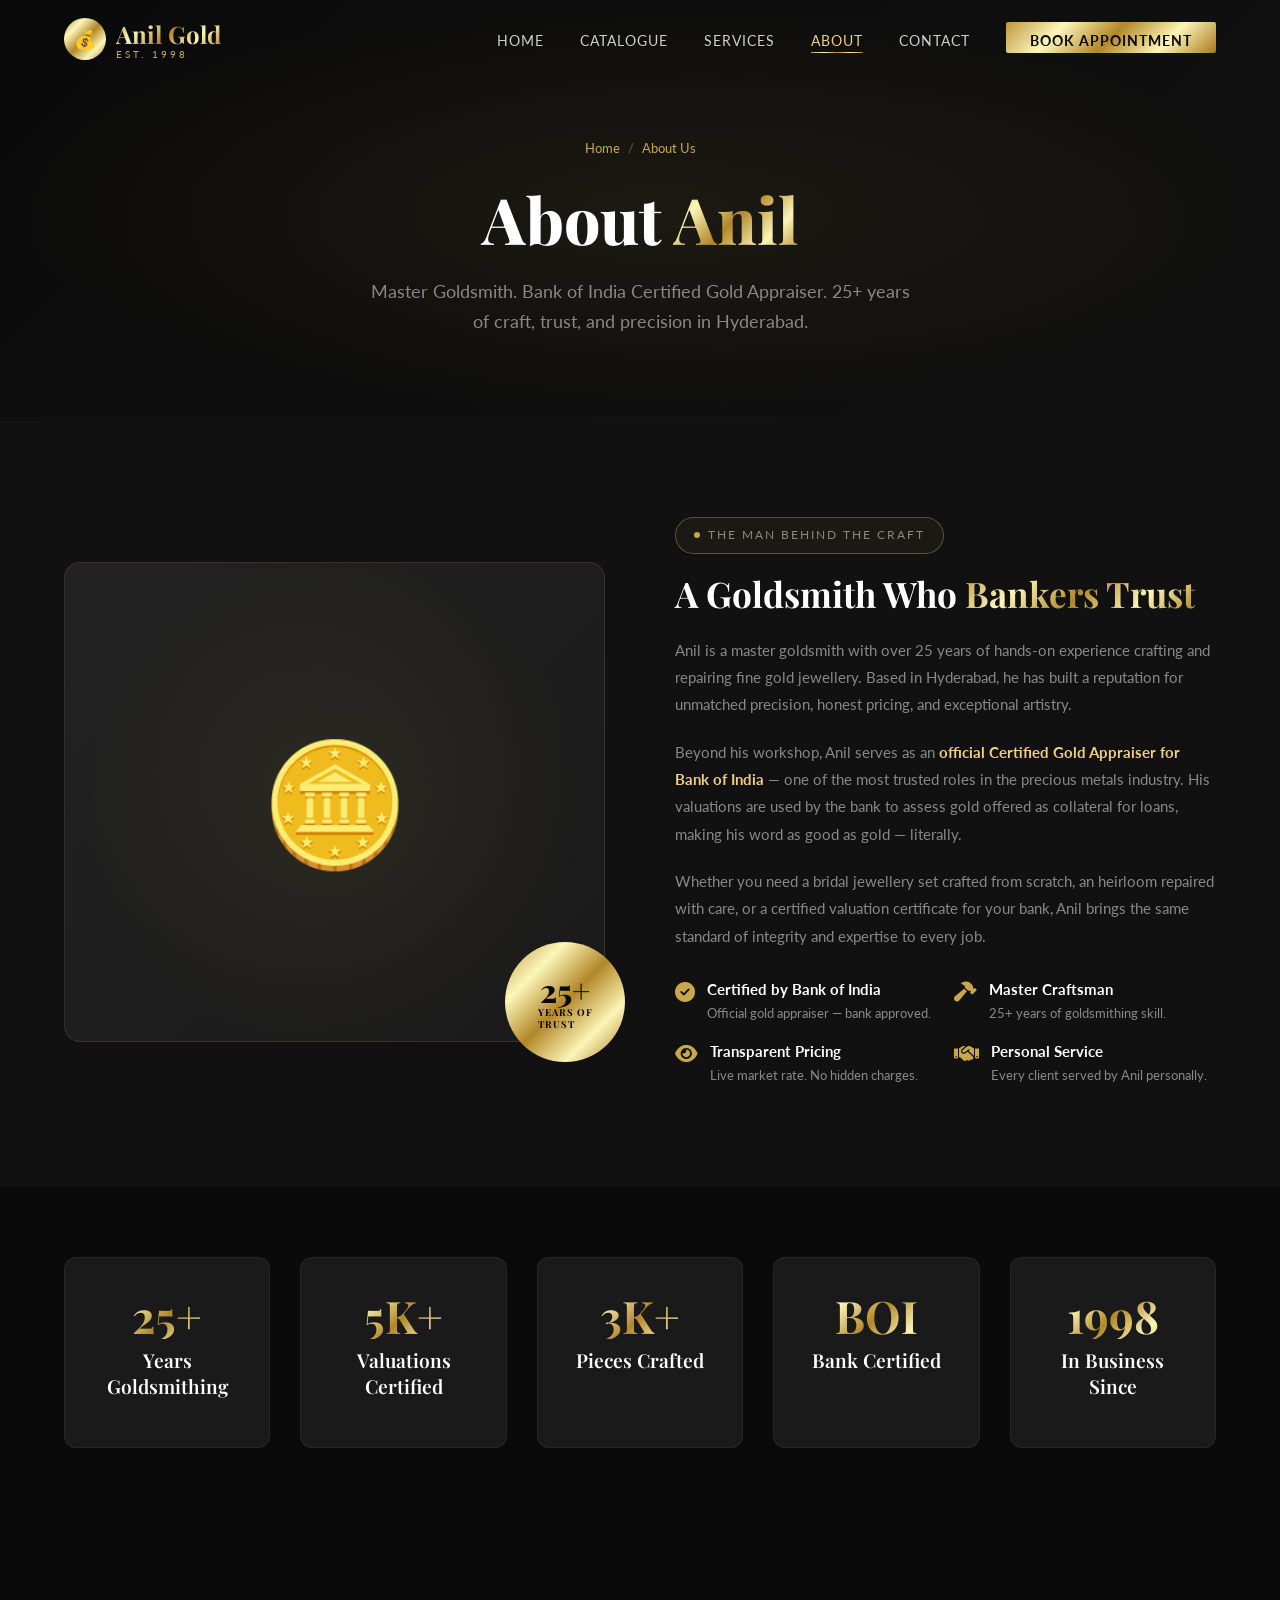
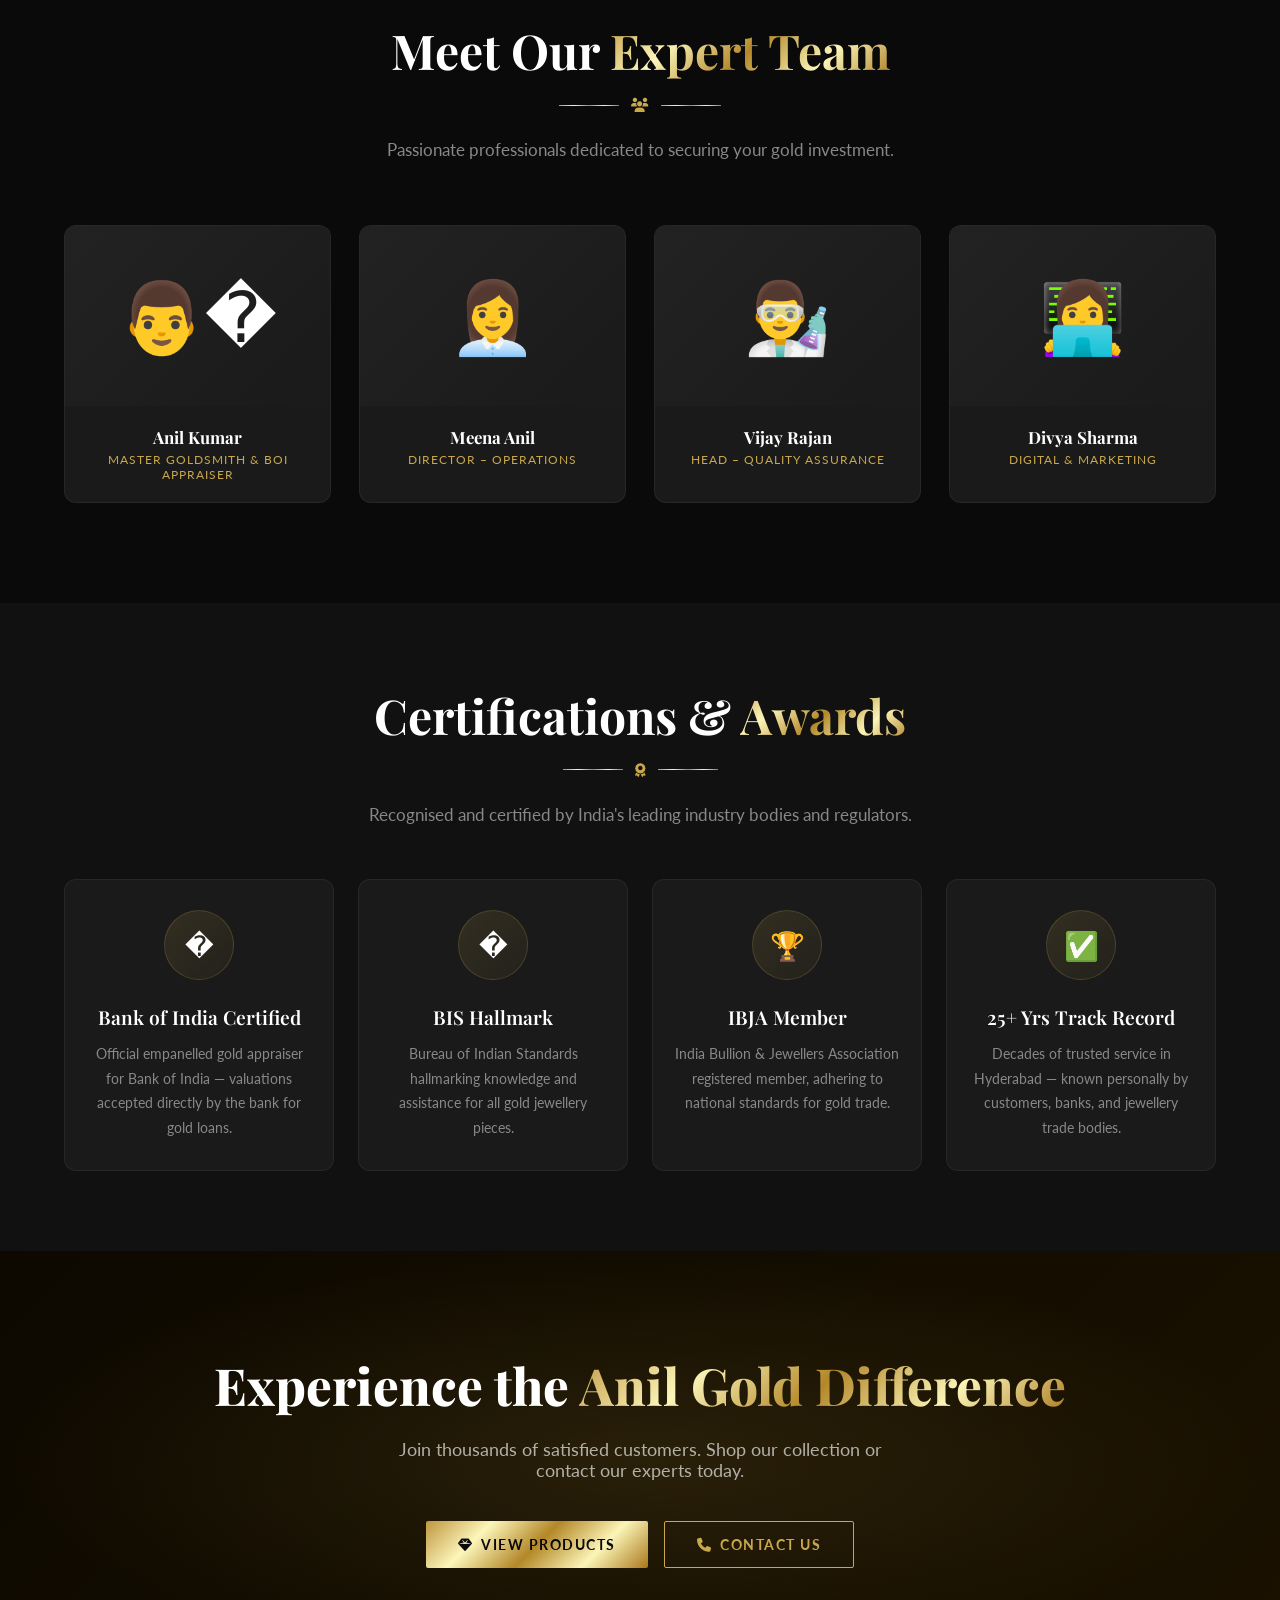
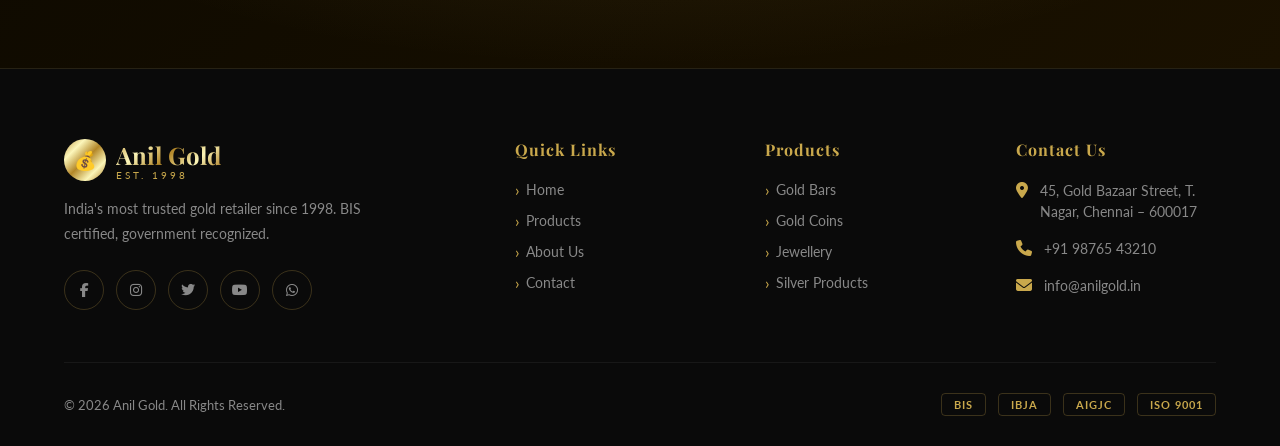
==== about.html @ dc39361f "Initial commit — Anil Gold website" ====
<!DOCTYPE html>
<html lang="en">
<head>
  <meta charset="UTF-8" />
  <meta name="viewport" content="width=device-width, initial-scale=1.0" />
  <title>About Anil — Master Goldsmith & BOI Certified Appraiser</title>
  <meta name="description" content="Meet Anil — a master goldsmith with 25+ years of experience and a certified gold appraiser for Bank of India, Hyderabad." />
  <link rel="stylesheet" href="css/style.css" />
  <link rel="stylesheet" href="https://cdnjs.cloudflare.com/ajax/libs/font-awesome/6.5.0/css/all.min.css" />
</head>
<body>

  <!-- ===== NAVBAR ===== -->
  <nav class="navbar scrolled" id="navbar">
    <div class="container">
      <div class="nav-inner">
        <a href="index.html" class="nav-logo">
          <div class="logo-icon">💰</div>
          <div>
            <span class="logo-text gold-text">Anil Gold</span>
            <span class="logo-sub">Est. 1998</span>
          </div>
        </a>
        <ul class="nav-links" id="navLinks">
          <li><a href="index.html">Home</a></li>
          <li><a href="catalog.html">Catalogue</a></li>
          <li><a href="products.html">Services</a></li>
          <li><a href="about.html" class="active">About</a></li>
          <li><a href="contact.html">Contact</a></li>
          <li><a href="contact.html" class="nav-cta">Book Appointment</a></li>
        </ul>
        <div class="hamburger" id="hamburger" onclick="toggleMenu()">
          <span></span><span></span><span></span>
        </div>
      </div>
    </div>
  </nav>

  <!-- ===== PAGE HERO ===== -->
  <section class="page-hero">
    <div class="container">
      <div class="page-hero-content">
        <div class="breadcrumb">
          <a href="index.html">Home</a>
          <span>/</span>
          <span style="color:var(--gold)">About Us</span>
        </div>
        <h1>About <span class="gold-text">Anil</span></h1>
        <p>Master Goldsmith. Bank of India Certified Gold Appraiser. 25+ years of craft, trust, and precision in Hyderabad.</p>
      </div>
    </div>
  </section>

  <!-- ===== ABOUT STORY ===== -->
  <section class="about-story">
    <div class="container">
      <div class="about-grid">
        <div class="about-visual fade-in">
          <div class="about-image-box">🪙</div>
          <div class="about-badge">
            <span class="years">25+</span>
            <span class="label">Years of<br>Trust</span>
          </div>
        </div>
        <div class="about-content fade-in">
          <p class="hero-badge" style="display:inline-flex; margin-bottom:16px; font-size:0.72rem;">The Man Behind the Craft</p>
          <h2>A Goldsmith Who <span class="gold-text">Bankers Trust</span></h2>
          <p>Anil is a master goldsmith with over 25 years of hands-on experience crafting and repairing fine gold jewellery. Based in Hyderabad, he has built a reputation for unmatched precision, honest pricing, and exceptional artistry.</p>
          <p>Beyond his workshop, Anil serves as an <strong style="color:var(--gold-light)">official Certified Gold Appraiser for Bank of India</strong> — one of the most trusted roles in the precious metals industry. His valuations are used by the bank to assess gold offered as collateral for loans, making his word as good as gold — literally.</p>
          <p>Whether you need a bridal jewellery set crafted from scratch, an heirloom repaired with care, or a certified valuation certificate for your bank, Anil brings the same standard of integrity and expertise to every job.</p>
          <div class="about-values">
            <div class="value-item">
              <i class="fas fa-check-circle value-icon"></i>
              <div class="value-text">
                <h4>Certified by Bank of India</h4>
                <p>Official gold appraiser — bank approved.</p>
              </div>
            </div>
            <div class="value-item">
              <i class="fas fa-hammer value-icon"></i>
              <div class="value-text">
                <h4>Master Craftsman</h4>
                <p>25+ years of goldsmithing skill.</p>
              </div>
            </div>
            <div class="value-item">
              <i class="fas fa-eye value-icon"></i>
              <div class="value-text">
                <h4>Transparent Pricing</h4>
                <p>Live market rate. No hidden charges.</p>
              </div>
            </div>
            <div class="value-item">
              <i class="fas fa-handshake value-icon"></i>
              <div class="value-text">
                <h4>Personal Service</h4>
                <p>Every client served by Anil personally.</p>
              </div>
            </div>
          </div>
        </div>
      </div>
    </div>
  </section>

  <!-- ===== STATS ===== -->
  <section style="padding: 70px 0; background: var(--black);">
    <div class="container">
      <div style="display:grid; grid-template-columns: repeat(auto-fit, minmax(180px, 1fr)); gap:30px; text-align:center;">
        <div class="feature-card fade-in">
          <div class="stat-number" style="font-size:2.8rem; margin-bottom:8px;">25+</div>
          <div class="feature-title">Years Goldsmithing</div>
        </div>
        <div class="feature-card fade-in">
          <div class="stat-number" style="font-size:2.8rem; margin-bottom:8px;">5K+</div>
          <div class="feature-title">Valuations Certified</div>
        </div>
        <div class="feature-card fade-in">
          <div class="stat-number" style="font-size:2.8rem; margin-bottom:8px;">3K+</div>
          <div class="feature-title">Pieces Crafted</div>
        </div>
        <div class="feature-card fade-in">
          <div class="stat-number" style="font-size:2.8rem; margin-bottom:8px;">BOI</div>
          <div class="feature-title">Bank Certified</div>
        </div>
        <div class="feature-card fade-in">
          <div class="stat-number" style="font-size:2.8rem; margin-bottom:8px;">1998</div>
          <div class="feature-title">In Business Since</div>
        </div>
      </div>
    </div>
  </section>

  <!-- ===== TEAM ===== -->
  <section class="team-section">
    <div class="container">
      <div class="section-header fade-in">
        <h2 class="section-title">Meet Our <span class="gold-text">Expert Team</span></h2>
        <div class="divider"><span></span><i class="fas fa-users"></i><span></span></div>
        <p class="section-subtitle">Passionate professionals dedicated to securing your gold investment.</p>
      </div>
      <div class="team-grid">
        <div class="team-card fade-in">
          <div class="team-photo">👨‍�</div>
          <div class="team-info">
            <div class="team-name">Anil Kumar</div>
            <div class="team-role">Master Goldsmith & BOI Appraiser</div>
          </div>
        </div>
        <div class="team-card fade-in">
          <div class="team-photo">👩‍💼</div>
          <div class="team-info">
            <div class="team-name">Meena Anil</div>
            <div class="team-role">Director – Operations</div>
          </div>
        </div>
        <div class="team-card fade-in">
          <div class="team-photo">👨‍🔬</div>
          <div class="team-info">
            <div class="team-name">Vijay Rajan</div>
            <div class="team-role">Head – Quality Assurance</div>
          </div>
        </div>
        <div class="team-card fade-in">
          <div class="team-photo">👩‍💻</div>
          <div class="team-info">
            <div class="team-name">Divya Sharma</div>
            <div class="team-role">Digital & Marketing</div>
          </div>
        </div>
      </div>
    </div>
  </section>

  <!-- ===== CERTIFICATIONS ===== -->
  <section style="padding:80px 0; background:var(--dark);">
    <div class="container">
      <div class="section-header fade-in">
        <h2 class="section-title">Certifications & <span class="gold-text">Awards</span></h2>
        <div class="divider"><span></span><i class="fas fa-award"></i><span></span></div>
        <p class="section-subtitle">Recognised and certified by India's leading industry bodies and regulators.</p>
      </div>
      <div style="display:grid; grid-template-columns: repeat(auto-fit, minmax(200px, 1fr)); gap:24px; margin-top:50px;">
        <div class="feature-card fade-in" style="padding:30px 20px;">
          <div class="feature-icon">�</div>
          <h3 class="feature-title">Bank of India Certified</h3>
          <p class="feature-desc">Official empanelled gold appraiser for Bank of India — valuations accepted directly by the bank for gold loans.</p>
        </div>
        <div class="feature-card fade-in" style="padding:30px 20px;">
          <div class="feature-icon">�</div>
          <h3 class="feature-title">BIS Hallmark</h3>
          <p class="feature-desc">Bureau of Indian Standards hallmarking knowledge and assistance for all gold jewellery pieces.</p>
        </div>
        <div class="feature-card fade-in" style="padding:30px 20px;">
          <div class="feature-icon">🏆</div>
          <h3 class="feature-title">IBJA Member</h3>
          <p class="feature-desc">India Bullion & Jewellers Association registered member, adhering to national standards for gold trade.</p>
        </div>
        <div class="feature-card fade-in" style="padding:30px 20px;">
          <div class="feature-icon">✅</div>
          <h3 class="feature-title">25+ Yrs Track Record</h3>
          <p class="feature-desc">Decades of trusted service in Hyderabad — known personally by customers, banks, and jewellery trade bodies.</p>
        </div>
      </div>
    </div>
  </section>

  <!-- ===== CTA ===== -->
  <section class="cta-section">
    <div class="container">
      <div class="cta-content fade-in">
        <h2>Experience the <span class="gold-text">Anil Gold Difference</span></h2>
        <p>Join thousands of satisfied customers. Shop our collection or contact our experts today.</p>
        <div class="cta-buttons">
          <a href="products.html" class="btn btn-gold">
            <i class="fas fa-gem"></i> View Products
          </a>
          <a href="contact.html" class="btn btn-outline">
            <i class="fas fa-phone"></i> Contact Us
          </a>
        </div>
      </div>
    </div>
  </section>

  <!-- ===== FOOTER ===== -->
  <footer class="footer">
    <div class="container">
      <div class="footer-grid">
        <div class="footer-brand">
          <a href="index.html" class="nav-logo">
            <div class="logo-icon">💰</div>
            <div>
              <span class="logo-text gold-text">Anil Gold</span>
              <span class="logo-sub">Est. 1998</span>
            </div>
          </a>
          <p>India's most trusted gold retailer since 1998. BIS certified, government recognized.</p>
          <div class="footer-socials">
            <a href="#" class="social-btn"><i class="fab fa-facebook-f"></i></a>
            <a href="#" class="social-btn"><i class="fab fa-instagram"></i></a>
            <a href="#" class="social-btn"><i class="fab fa-twitter"></i></a>
            <a href="#" class="social-btn"><i class="fab fa-youtube"></i></a>
            <a href="#" class="social-btn"><i class="fab fa-whatsapp"></i></a>
          </div>
        </div>
        <div>
          <h4 class="footer-title">Quick Links</h4>
          <ul class="footer-links">
            <li><a href="index.html">Home</a></li>
            <li><a href="products.html">Products</a></li>
            <li><a href="about.html">About Us</a></li>
            <li><a href="contact.html">Contact</a></li>
          </ul>
        </div>
        <div>
          <h4 class="footer-title">Products</h4>
          <ul class="footer-links">
            <li><a href="products.html">Gold Bars</a></li>
            <li><a href="products.html">Gold Coins</a></li>
            <li><a href="products.html">Jewellery</a></li>
            <li><a href="products.html">Silver Products</a></li>
          </ul>
        </div>
        <div>
          <h4 class="footer-title">Contact Us</h4>
          <div class="footer-contact-item">
            <i class="fas fa-map-marker-alt contact-icon"></i>
            <p>45, Gold Bazaar Street, T. Nagar, Chennai – 600017</p>
          </div>
          <div class="footer-contact-item">
            <i class="fas fa-phone contact-icon"></i>
            <p>+91 98765 43210</p>
          </div>
          <div class="footer-contact-item">
            <i class="fas fa-envelope contact-icon"></i>
            <p>info@anilgold.in</p>
          </div>
        </div>
      </div>
      <div class="footer-bottom">
        <p>© 2026 Anil Gold. All Rights Reserved.</p>
        <div class="footer-certifications">
          <span class="cert-badge">BIS</span>
          <span class="cert-badge">IBJA</span>
          <span class="cert-badge">AIGJC</span>
          <span class="cert-badge">ISO 9001</span>
        </div>
      </div>
    </div>
  </footer>

  <button class="scroll-top" id="scrollTop" onclick="scrollToTop()">
    <i class="fas fa-chevron-up"></i>
  </button>
  <div class="toast" id="toast"></div>

  <script src="js/main.js"></script>
</body>
</html>
---- css/style.css ----
/* =============================================
   ANIL GOLD - Main Stylesheet
   Gold Luxury Theme
   ============================================= */

/* --- Google Fonts Import --- */
@import url('https://fonts.googleapis.com/css2?family=Playfair+Display:wght@400;500;600;700;800&family=Lato:wght@300;400;700&display=swap');

/* --- CSS Variables --- */
:root {
  --gold: #C9A84C;
  --gold-light: #F0D080;
  --gold-dark: #8B6914;
  --gold-gradient: linear-gradient(135deg, #BF953F, #FCF6BA, #B38728, #FBF5B7, #AA771C);
  --black: #0A0A0A;
  --dark: #111111;
  --dark-2: #1a1a1a;
  --dark-3: #222222;
  --white: #FFFFFF;
  --off-white: #F9F5EC;
  --gray: #888888;
  --light-gray: #f5f5f5;
  --font-heading: 'Playfair Display', serif;
  --font-body: 'Lato', sans-serif;
  --transition: all 0.3s ease;
  --shadow: 0 10px 40px rgba(0, 0, 0, 0.3);
  --shadow-gold: 0 5px 20px rgba(201, 168, 76, 0.3);
}

/* --- Reset & Base --- */
*, *::before, *::after { margin: 0; padding: 0; box-sizing: border-box; }

html { scroll-behavior: smooth; }

body {
  font-family: var(--font-body);
  background-color: var(--dark);
  color: var(--white);
  overflow-x: hidden;
}

a { text-decoration: none; color: inherit; }
ul { list-style: none; }
img { max-width: 100%; display: block; }
button { cursor: pointer; border: none; outline: none; background: none; font-family: var(--font-body); }

.container {
  max-width: 1200px;
  margin: 0 auto;
  padding: 0 24px;
}

/* --- Gold Text --- */
.gold-text {
  background: var(--gold-gradient);
  -webkit-background-clip: text;
  -webkit-text-fill-color: transparent;
  background-clip: text;
}

/* --- Section Titles --- */
.section-title {
  font-family: var(--font-heading);
  font-size: clamp(2rem, 4vw, 3rem);
  font-weight: 700;
  margin-bottom: 16px;
}

.section-subtitle {
  color: var(--gray);
  font-size: 1.05rem;
  max-width: 580px;
  margin: 0 auto 50px;
  line-height: 1.7;
}

.section-header {
  text-align: center;
  margin-bottom: 20px;
}

.divider {
  display: flex;
  align-items: center;
  justify-content: center;
  gap: 12px;
  margin: 12px auto 24px;
  width: fit-content;
}

.divider span {
  width: 60px;
  height: 1px;
  background: var(--gold-gradient);
}

.divider i {
  color: var(--gold);
  font-size: 14px;
}

/* =============================================
   NAVBAR
   ============================================= */
.navbar {
  position: fixed;
  top: 0;
  left: 0;
  right: 0;
  z-index: 1000;
  padding: 18px 0;
  transition: var(--transition);
}

.navbar.scrolled {
  background: rgba(10, 10, 10, 0.95);
  backdrop-filter: blur(12px);
  padding: 12px 0;
  box-shadow: 0 2px 20px rgba(0,0,0,0.5);
  border-bottom: 1px solid rgba(201, 168, 76, 0.15);
}

.nav-inner {
  display: flex;
  align-items: center;
  justify-content: space-between;
}

.nav-logo {
  display: flex;
  align-items: center;
  gap: 10px;
}

.logo-icon {
  width: 42px;
  height: 42px;
  background: var(--gold-gradient);
  border-radius: 50%;
  display: flex;
  align-items: center;
  justify-content: center;
  font-size: 18px;
}

.logo-text {
  font-family: var(--font-heading);
  font-size: 1.5rem;
  font-weight: 700;
}

.logo-sub {
  font-size: 0.65rem;
  letter-spacing: 3px;
  color: var(--gold);
  text-transform: uppercase;
  display: block;
  margin-top: -2px;
}

.nav-links {
  display: flex;
  align-items: center;
  gap: 36px;
}

.nav-links a {
  font-size: 0.875rem;
  letter-spacing: 1px;
  text-transform: uppercase;
  color: rgba(255,255,255,0.8);
  transition: var(--transition);
  position: relative;
  padding-bottom: 4px;
}

.nav-links a::after {
  content: '';
  position: absolute;
  bottom: 0;
  left: 0;
  width: 0;
  height: 1px;
  background: var(--gold-gradient);
  transition: var(--transition);
}

.nav-links a:hover,
.nav-links a.active {
  color: var(--gold-light);
}

.nav-links a:hover::after,
.nav-links a.active::after {
  width: 100%;
}

.nav-cta {
  padding: 10px 24px;
  background: var(--gold-gradient);
  color: var(--black) !important;
  font-weight: 700;
  border-radius: 2px;
  letter-spacing: 1px;
  transition: var(--transition) !important;
}

.nav-cta::after { display: none !important; }

.nav-cta:hover {
  transform: translateY(-2px);
  box-shadow: var(--shadow-gold);
  color: var(--black) !important;
}

.hamburger {
  display: none;
  flex-direction: column;
  gap: 5px;
  cursor: pointer;
}

.hamburger span {
  width: 26px;
  height: 2px;
  background: var(--gold);
  transition: var(--transition);
  border-radius: 2px;
}

/* =============================================
   BUTTONS
   ============================================= */
.btn {
  display: inline-flex;
  align-items: center;
  gap: 8px;
  padding: 14px 32px;
  font-size: 0.875rem;
  font-weight: 700;
  letter-spacing: 1.5px;
  text-transform: uppercase;
  border-radius: 2px;
  transition: var(--transition);
  cursor: pointer;
}

.btn-gold {
  background: var(--gold-gradient);
  color: var(--black);
}

.btn-gold:hover {
  transform: translateY(-3px);
  box-shadow: 0 8px 25px rgba(201, 168, 76, 0.4);
}

.btn-outline {
  border: 1px solid var(--gold);
  color: var(--gold);
  background: transparent;
}

.btn-outline:hover {
  background: var(--gold);
  color: var(--black);
  transform: translateY(-3px);
}

.btn-dark {
  background: var(--dark-3);
  color: var(--white);
  border: 1px solid rgba(255,255,255,0.1);
}

.btn-dark:hover {
  border-color: var(--gold);
  color: var(--gold);
}

/* =============================================
   HERO SECTION
   ============================================= */
.hero {
  min-height: 100vh;
  position: relative;
  display: flex;
  align-items: center;
  overflow: hidden;
  background: var(--black);
}

.hero-bg {
  position: absolute;
  inset: 0;
  background: 
    radial-gradient(ellipse at 20% 50%, rgba(201, 168, 76, 0.08) 0%, transparent 60%),
    radial-gradient(ellipse at 80% 20%, rgba(201, 168, 76, 0.05) 0%, transparent 50%);
}

.hero-particles {
  position: absolute;
  inset: 0;
  overflow: hidden;
}

.particle {
  position: absolute;
  width: 2px;
  height: 2px;
  background: var(--gold);
  border-radius: 50%;
  opacity: 0;
  animation: float-particle 6s infinite;
}

@keyframes float-particle {
  0% { opacity: 0; transform: translateY(100vh) scale(0); }
  10% { opacity: 1; }
  90% { opacity: 1; }
  100% { opacity: 0; transform: translateY(-20px) scale(1); }
}

.hero-content {
  position: relative;
  z-index: 2;
  display: grid;
  grid-template-columns: 1fr 1fr;
  gap: 60px;
  align-items: center;
  padding: 120px 0 80px;
}

.hero-badge {
  display: inline-flex;
  align-items: center;
  gap: 8px;
  padding: 7px 18px;
  border: 1px solid rgba(201, 168, 76, 0.4);
  border-radius: 30px;
  font-size: 0.75rem;
  letter-spacing: 2px;
  text-transform: uppercase;
  color: var(--gold);
  margin-bottom: 24px;
  background: rgba(201, 168, 76, 0.05);
}

.hero-badge::before {
  content: '';
  width: 6px;
  height: 6px;
  background: var(--gold);
  border-radius: 50%;
  animation: pulse 2s infinite;
}

@keyframes pulse {
  0%, 100% { opacity: 1; transform: scale(1); }
  50% { opacity: 0.5; transform: scale(1.3); }
}

.hero-title {
  font-family: var(--font-heading);
  font-size: clamp(2.8rem, 5vw, 4.5rem);
  font-weight: 800;
  line-height: 1.1;
  margin-bottom: 24px;
}

.hero-title .line { display: block; }

.hero-desc {
  color: rgba(255,255,255,0.65);
  font-size: 1.05rem;
  line-height: 1.8;
  margin-bottom: 40px;
  max-width: 480px;
}

.hero-actions {
  display: flex;
  gap: 16px;
  flex-wrap: wrap;
  margin-bottom: 50px;
}

.hero-stats {
  display: flex;
  gap: 40px;
}

.hero-stat {
  text-align: left;
}

.stat-number {
  font-family: var(--font-heading);
  font-size: 2rem;
  font-weight: 700;
  background: var(--gold-gradient);
  -webkit-background-clip: text;
  -webkit-text-fill-color: transparent;
  background-clip: text;
  line-height: 1;
}

.stat-label {
  font-size: 0.78rem;
  color: var(--gray);
  letter-spacing: 1px;
  text-transform: uppercase;
  margin-top: 4px;
}

.hero-visual {
  position: relative;
  display: flex;
  align-items: center;
  justify-content: center;
}

.hero-ring {
  width: 420px;
  height: 420px;
  border-radius: 50%;
  border: 1px solid rgba(201, 168, 76, 0.2);
  position: relative;
  animation: rotate-ring 20s linear infinite;
  display: flex;
  align-items: center;
  justify-content: center;
}

.hero-ring::before {
  content: '';
  position: absolute;
  inset: 20px;
  border-radius: 50%;
  border: 1px solid rgba(201, 168, 76, 0.15);
}

.hero-ring::after {
  content: '';
  position: absolute;
  inset: 40px;
  border-radius: 50%;
  border: 1px dashed rgba(201, 168, 76, 0.1);
}

@keyframes rotate-ring {
  from { transform: rotate(0deg); }
  to { transform: rotate(360deg); }
}

.hero-coin {
  width: 260px;
  height: 260px;
  border-radius: 50%;
  background: var(--gold-gradient);
  display: flex;
  align-items: center;
  justify-content: center;
  font-size: 100px;
  position: relative;
  animation: float-coin 4s ease-in-out infinite;
  box-shadow: 0 0 60px rgba(201, 168, 76, 0.4), 0 0 120px rgba(201, 168, 76, 0.15);
}

@keyframes float-coin {
  0%, 100% { transform: translateY(0px) rotate(-5deg); }
  50% { transform: translateY(-20px) rotate(5deg); }
}

.ring-dot {
  position: absolute;
  width: 10px;
  height: 10px;
  background: var(--gold-gradient);
  border-radius: 50%;
  top: -5px;
  left: 50%;
  transform: translateX(-50%);
  box-shadow: var(--shadow-gold);
}

.hero-floating-card {
  position: absolute;
  background: rgba(26, 26, 26, 0.9);
  border: 1px solid rgba(201, 168, 76, 0.3);
  border-radius: 12px;
  padding: 14px 20px;
  backdrop-filter: blur(10px);
  animation: card-float 4s ease-in-out infinite;
}

.hero-floating-card.card-1 {
  top: 10%;
  right: -20px;
  animation-delay: 0s;
}

.hero-floating-card.card-2 {
  bottom: 15%;
  left: -20px;
  animation-delay: 2s;
}

@keyframes card-float {
  0%, 100% { transform: translateY(0); }
  50% { transform: translateY(-10px); }
}

.card-label {
  font-size: 0.7rem;
  color: var(--gray);
  letter-spacing: 1px;
  text-transform: uppercase;
}

.card-value {
  font-family: var(--font-heading);
  font-size: 1.2rem;
  font-weight: 700;
  color: var(--gold-light);
  margin-top: 2px;
}

.card-change {
  font-size: 0.75rem;
  color: #4ade80;
  margin-top: 2px;
}

/* =============================================
   MARQUEE TICKER
   ============================================= */
.ticker {
  background: rgba(201, 168, 76, 0.1);
  border-top: 1px solid rgba(201, 168, 76, 0.2);
  border-bottom: 1px solid rgba(201, 168, 76, 0.2);
  padding: 12px 0;
  overflow: hidden;
  position: relative;
}

.ticker-track {
  display: flex;
  gap: 60px;
  animation: ticker-scroll 30s linear infinite;
  width: max-content;
}

@keyframes ticker-scroll {
  from { transform: translateX(0); }
  to { transform: translateX(-50%); }
}

.ticker-item {
  display: flex;
  align-items: center;
  gap: 10px;
  white-space: nowrap;
  font-size: 0.82rem;
  font-weight: 700;
  letter-spacing: 1px;
}

.ticker-item .name { color: var(--gold); }
.ticker-item .price { color: var(--white); }
.ticker-item .up { color: #4ade80; }
.ticker-item .down { color: #f87171; }

/* =============================================
   WHY CHOOSE US
   ============================================= */
.features {
  padding: 100px 0;
  background: var(--dark);
}

.features-grid {
  display: grid;
  grid-template-columns: repeat(auto-fit, minmax(250px, 1fr));
  gap: 30px;
  margin-top: 60px;
}

.feature-card {
  background: var(--dark-2);
  border: 1px solid rgba(255,255,255,0.06);
  border-radius: 12px;
  padding: 36px 28px;
  text-align: center;
  transition: var(--transition);
  position: relative;
  overflow: hidden;
}

.feature-card::before {
  content: '';
  position: absolute;
  inset: 0;
  background: linear-gradient(135deg, rgba(201, 168, 76, 0.06), transparent);
  opacity: 0;
  transition: var(--transition);
}

.feature-card:hover {
  transform: translateY(-8px);
  border-color: rgba(201, 168, 76, 0.3);
  box-shadow: var(--shadow-gold);
}

.feature-card:hover::before { opacity: 1; }

.feature-icon {
  width: 70px;
  height: 70px;
  border-radius: 50%;
  background: linear-gradient(135deg, rgba(201, 168, 76, 0.15), rgba(201, 168, 76, 0.05));
  border: 1px solid rgba(201, 168, 76, 0.2);
  display: flex;
  align-items: center;
  justify-content: center;
  margin: 0 auto 24px;
  font-size: 28px;
  transition: var(--transition);
}

.feature-card:hover .feature-icon {
  background: var(--gold-gradient);
  border-color: transparent;
  transform: scale(1.1);
}

.feature-title {
  font-family: var(--font-heading);
  font-size: 1.2rem;
  font-weight: 600;
  margin-bottom: 12px;
  color: var(--white);
}

.feature-desc {
  color: var(--gray);
  font-size: 0.9rem;
  line-height: 1.7;
}

/* =============================================
   FEATURED PRODUCTS
   ============================================= */
.products-preview {
  padding: 100px 0;
  background: var(--black);
}

.products-grid {
  display: grid;
  grid-template-columns: repeat(auto-fill, minmax(270px, 1fr));
  gap: 28px;
  margin-top: 60px;
}

.product-card {
  background: var(--dark-2);
  border: 1px solid rgba(255,255,255,0.06);
  border-radius: 12px;
  overflow: hidden;
  transition: var(--transition);
  position: relative;
}

.product-card:hover {
  transform: translateY(-8px);
  border-color: rgba(201, 168, 76, 0.3);
  box-shadow: var(--shadow-gold);
}

.product-image {
  height: 240px;
  background: linear-gradient(135deg, var(--dark-3), var(--dark-2));
  display: flex;
  align-items: center;
  justify-content: center;
  font-size: 80px;
  position: relative;
  overflow: hidden;
}

.product-image::after {
  content: '';
  position: absolute;
  inset: 0;
  background: linear-gradient(to bottom, transparent 60%, rgba(0,0,0,0.5));
}

.product-badge {
  position: absolute;
  top: 14px;
  left: 14px;
  padding: 5px 12px;
  background: var(--gold-gradient);
  color: var(--black);
  font-size: 0.7rem;
  font-weight: 700;
  letter-spacing: 1px;
  border-radius: 20px;
  z-index: 1;
}

.product-actions {
  position: absolute;
  top: 14px;
  right: 14px;
  display: flex;
  flex-direction: column;
  gap: 8px;
  z-index: 1;
  opacity: 0;
  transform: translateX(20px);
  transition: var(--transition);
}

.product-card:hover .product-actions {
  opacity: 1;
  transform: translateX(0);
}

.action-btn {
  width: 36px;
  height: 36px;
  background: rgba(10, 10, 10, 0.9);
  border: 1px solid rgba(201, 168, 76, 0.3);
  border-radius: 50%;
  display: flex;
  align-items: center;
  justify-content: center;
  font-size: 14px;
  transition: var(--transition);
  cursor: pointer;
  color: var(--white);
}

.action-btn:hover {
  background: var(--gold);
  color: var(--black);
  border-color: var(--gold);
}

.product-info {
  padding: 20px;
}

.product-category {
  font-size: 0.72rem;
  letter-spacing: 2px;
  text-transform: uppercase;
  color: var(--gold);
  margin-bottom: 6px;
}

.product-name {
  font-family: var(--font-heading);
  font-size: 1.1rem;
  font-weight: 600;
  margin-bottom: 8px;
  color: var(--white);
}

.product-meta {
  display: flex;
  align-items: center;
  justify-content: space-between;
  margin-top: 12px;
  padding-top: 12px;
  border-top: 1px solid rgba(255,255,255,0.06);
}

.product-price {
  font-family: var(--font-heading);
  font-size: 1.3rem;
  font-weight: 700;
  color: var(--gold-light);
}

.product-weight {
  font-size: 0.78rem;
  color: var(--gray);
}

.product-rating {
  display: flex;
  align-items: center;
  gap: 4px;
  font-size: 0.8rem;
  color: var(--gold);
}

/* =============================================
   GOLD PRICE SECTION
   ============================================= */
.gold-price {
  padding: 80px 0;
  background: linear-gradient(135deg, #0A0A0A, #111111);
  position: relative;
  overflow: hidden;
}

.gold-price::before {
  content: '';
  position: absolute;
  top: -50%;
  left: -10%;
  width: 400px;
  height: 400px;
  background: radial-gradient(circle, rgba(201, 168, 76, 0.08), transparent 70%);
  pointer-events: none;
}

.price-grid {
  display: grid;
  grid-template-columns: 1fr 1fr;
  gap: 60px;
  align-items: center;
}

.price-cards {
  display: grid;
  grid-template-columns: 1fr 1fr;
  gap: 16px;
}

.price-card {
  background: var(--dark-2);
  border: 1px solid rgba(201, 168, 76, 0.15);
  border-radius: 12px;
  padding: 24px 20px;
  text-align: center;
  transition: var(--transition);
}

.price-card:hover {
  border-color: rgba(201, 168, 76, 0.4);
  transform: translateY(-4px);
}

.price-card-label {
  font-size: 0.75rem;
  letter-spacing: 2px;
  text-transform: uppercase;
  color: var(--gray);
  margin-bottom: 8px;
}

.price-card-value {
  font-family: var(--font-heading);
  font-size: 1.6rem;
  font-weight: 700;
  color: var(--gold-light);
}

.price-card-change {
  font-size: 0.8rem;
  margin-top: 6px;
}

.price-card-change.up { color: #4ade80; }
.price-card-change.down { color: #f87171; }

.price-info h3 {
  font-family: var(--font-heading);
  font-size: 2rem;
  font-weight: 700;
  margin-bottom: 16px;
}

.price-info p {
  color: var(--gray);
  line-height: 1.7;
  margin-bottom: 24px;
}

.price-disclaimer {
  font-size: 0.78rem;
  color: rgba(255,255,255,0.3);
  margin-top: 16px;
}

/* =============================================
   TESTIMONIALS
   ============================================= */
.testimonials {
  padding: 100px 0;
  background: var(--dark);
}

.testimonials-grid {
  display: grid;
  grid-template-columns: repeat(auto-fit, minmax(300px, 1fr));
  gap: 28px;
  margin-top: 60px;
}

.testimonial-card {
  background: var(--dark-2);
  border: 1px solid rgba(255,255,255,0.06);
  border-radius: 12px;
  padding: 32px;
  transition: var(--transition);
  position: relative;
}

.testimonial-card::before {
  content: '"';
  position: absolute;
  top: 20px;
  right: 24px;
  font-family: var(--font-heading);
  font-size: 80px;
  color: rgba(201, 168, 76, 0.1);
  line-height: 1;
}

.testimonial-card:hover {
  border-color: rgba(201, 168, 76, 0.3);
  transform: translateY(-4px);
  box-shadow: var(--shadow-gold);
}

.testimonial-stars {
  display: flex;
  gap: 4px;
  color: var(--gold);
  font-size: 14px;
  margin-bottom: 16px;
}

.testimonial-text {
  color: rgba(255,255,255,0.75);
  line-height: 1.8;
  font-size: 0.95rem;
  margin-bottom: 24px;
}

.testimonial-author {
  display: flex;
  align-items: center;
  gap: 14px;
}

.author-avatar {
  width: 48px;
  height: 48px;
  border-radius: 50%;
  background: var(--gold-gradient);
  display: flex;
  align-items: center;
  justify-content: center;
  font-size: 20px;
  font-weight: 700;
  color: var(--black);
  font-family: var(--font-heading);
  flex-shrink: 0;
}

.author-name {
  font-weight: 700;
  font-size: 0.95rem;
}

.author-location {
  font-size: 0.78rem;
  color: var(--gray);
  margin-top: 2px;
}

/* =============================================
   CTA SECTION
   ============================================= */
.cta-section {
  padding: 100px 0;
  background: linear-gradient(135deg, #0d0900, #1a1100);
  position: relative;
  overflow: hidden;
  text-align: center;
}

.cta-section::before {
  content: '';
  position: absolute;
  inset: 0;
  background: 
    radial-gradient(ellipse at 50% 50%, rgba(201, 168, 76, 0.12), transparent 70%);
}

.cta-content { position: relative; z-index: 1; }

.cta-section h2 {
  font-family: var(--font-heading);
  font-size: clamp(2rem, 4vw, 3.5rem);
  font-weight: 800;
  margin-bottom: 20px;
}

.cta-section p {
  color: rgba(255,255,255,0.65);
  font-size: 1.1rem;
  margin-bottom: 40px;
  max-width: 500px;
  margin-left: auto;
  margin-right: auto;
}

.cta-buttons {
  display: flex;
  gap: 16px;
  justify-content: center;
  flex-wrap: wrap;
}

/* =============================================
   FOOTER
   ============================================= */
.footer {
  background: var(--black);
  border-top: 1px solid rgba(201, 168, 76, 0.15);
  padding: 70px 0 30px;
}

.footer-grid {
  display: grid;
  grid-template-columns: 2fr 1fr 1fr 1fr;
  gap: 50px;
  margin-bottom: 50px;
}

.footer-brand p {
  color: var(--gray);
  font-size: 0.9rem;
  line-height: 1.7;
  margin: 16px 0 24px;
  max-width: 300px;
}

.footer-socials {
  display: flex;
  gap: 12px;
}

.social-btn {
  width: 40px;
  height: 40px;
  border-radius: 50%;
  border: 1px solid rgba(201, 168, 76, 0.25);
  display: flex;
  align-items: center;
  justify-content: center;
  font-size: 14px;
  color: var(--gray);
  transition: var(--transition);
  cursor: pointer;
}

.social-btn:hover {
  background: var(--gold-gradient);
  border-color: transparent;
  color: var(--black);
  transform: translateY(-3px);
}

.footer-title {
  font-family: var(--font-heading);
  font-size: 1rem;
  font-weight: 700;
  color: var(--gold);
  letter-spacing: 1px;
  margin-bottom: 20px;
}

.footer-links {
  display: flex;
  flex-direction: column;
  gap: 12px;
}

.footer-links a {
  color: var(--gray);
  font-size: 0.875rem;
  transition: var(--transition);
  display: flex;
  align-items: center;
  gap: 6px;
}

.footer-links a::before {
  content: '›';
  color: var(--gold);
  font-size: 16px;
}

.footer-links a:hover {
  color: var(--gold-light);
  transform: translateX(4px);
}

.footer-contact-item {
  display: flex;
  align-items: flex-start;
  gap: 12px;
  margin-bottom: 16px;
}

.contact-icon {
  color: var(--gold);
  font-size: 16px;
  margin-top: 2px;
  flex-shrink: 0;
}

.footer-contact-item p {
  color: var(--gray);
  font-size: 0.875rem;
  line-height: 1.5;
}

.footer-bottom {
  border-top: 1px solid rgba(255,255,255,0.06);
  padding-top: 30px;
  display: flex;
  align-items: center;
  justify-content: space-between;
  flex-wrap: wrap;
  gap: 16px;
}

.footer-bottom p {
  color: var(--gray);
  font-size: 0.82rem;
}

.footer-certifications {
  display: flex;
  gap: 12px;
  align-items: center;
}

.cert-badge {
  padding: 4px 12px;
  border: 1px solid rgba(201, 168, 76, 0.25);
  border-radius: 4px;
  font-size: 0.7rem;
  color: var(--gold);
  letter-spacing: 1px;
  font-weight: 700;
}

/* =============================================
   PAGE HERO (Inner Pages)
   ============================================= */
.page-hero {
  padding: 140px 0 80px;
  background: linear-gradient(135deg, var(--black), var(--dark));
  position: relative;
  overflow: hidden;
  text-align: center;
}

.page-hero::before {
  content: '';
  position: absolute;
  inset: 0;
  background: radial-gradient(ellipse at 50% 50%, rgba(201, 168, 76, 0.08), transparent 70%);
}

.page-hero-content { position: relative; z-index: 1; }

.page-hero h1 {
  font-family: var(--font-heading);
  font-size: clamp(2.5rem, 5vw, 4rem);
  font-weight: 800;
  margin-bottom: 16px;
}

.page-hero p {
  color: var(--gray);
  font-size: 1.1rem;
  max-width: 550px;
  margin: 0 auto;
  line-height: 1.7;
}

.breadcrumb {
  display: flex;
  align-items: center;
  gap: 8px;
  justify-content: center;
  margin-bottom: 20px;
  font-size: 0.82rem;
  color: var(--gray);
}

.breadcrumb a { color: var(--gold); transition: var(--transition); }
.breadcrumb a:hover { color: var(--gold-light); }
.breadcrumb span { color: rgba(255,255,255,0.3); }

/* =============================================
   PRODUCTS PAGE
   ============================================= */
.products-page {
  padding: 70px 0 100px;
  background: var(--dark);
}

.products-filter {
  display: flex;
  align-items: center;
  gap: 12px;
  flex-wrap: wrap;
  margin-bottom: 40px;
}

.filter-btn {
  padding: 9px 22px;
  border: 1px solid rgba(255,255,255,0.1);
  border-radius: 30px;
  font-size: 0.82rem;
  font-weight: 700;
  letter-spacing: 1px;
  color: var(--gray);
  transition: var(--transition);
  cursor: pointer;
  background: transparent;
}

.filter-btn:hover,
.filter-btn.active {
  background: var(--gold-gradient);
  color: var(--black);
  border-color: transparent;
}

.products-full-grid {
  display: grid;
  grid-template-columns: repeat(auto-fill, minmax(260px, 1fr));
  gap: 28px;
}

/* =============================================
   ABOUT PAGE
   ============================================= */
.about-story {
  padding: 100px 0;
  background: var(--dark);
}

.about-grid {
  display: grid;
  grid-template-columns: 1fr 1fr;
  gap: 70px;
  align-items: center;
}

.about-visual {
  position: relative;
}

.about-image-box {
  width: 100%;
  height: 480px;
  background: linear-gradient(135deg, var(--dark-3), var(--dark-2));
  border-radius: 16px;
  display: flex;
  align-items: center;
  justify-content: center;
  font-size: 120px;
  border: 1px solid rgba(201, 168, 76, 0.15);
  position: relative;
  overflow: hidden;
}

.about-image-box::before {
  content: '';
  position: absolute;
  inset: 0;
  background: radial-gradient(circle at 50% 50%, rgba(201, 168, 76, 0.08), transparent 70%);
}

.about-badge {
  position: absolute;
  bottom: -20px;
  right: -20px;
  width: 120px;
  height: 120px;
  border-radius: 50%;
  background: var(--gold-gradient);
  display: flex;
  flex-direction: column;
  align-items: center;
  justify-content: center;
  color: var(--black);
  font-weight: 800;
  font-family: var(--font-heading);
}

.about-badge .years { font-size: 2rem; line-height: 1; }
.about-badge .label { font-size: 0.6rem; letter-spacing: 1px; text-transform: uppercase; font-weight: 700; }

.about-content h2 {
  font-family: var(--font-heading);
  font-size: 2.2rem;
  font-weight: 700;
  margin-bottom: 20px;
}

.about-content p {
  color: var(--gray);
  line-height: 1.8;
  margin-bottom: 20px;
  font-size: 0.95rem;
}

.about-values {
  display: grid;
  grid-template-columns: 1fr 1fr;
  gap: 16px;
  margin-top: 30px;
}

.value-item {
  display: flex;
  align-items: flex-start;
  gap: 12px;
}

.value-icon {
  color: var(--gold);
  font-size: 20px;
  flex-shrink: 0;
  margin-top: 2px;
}

.value-text h4 {
  font-size: 0.95rem;
  font-weight: 700;
  margin-bottom: 4px;
}

.value-text p {
  font-size: 0.82rem;
  color: var(--gray);
  margin-bottom: 0;
}

.team-section {
  padding: 100px 0;
  background: var(--black);
}

.team-grid {
  display: grid;
  grid-template-columns: repeat(auto-fit, minmax(220px, 1fr));
  gap: 28px;
  margin-top: 60px;
}

.team-card {
  background: var(--dark-2);
  border: 1px solid rgba(255,255,255,0.06);
  border-radius: 12px;
  overflow: hidden;
  transition: var(--transition);
  text-align: center;
}

.team-card:hover {
  border-color: rgba(201, 168, 76, 0.3);
  transform: translateY(-6px);
  box-shadow: var(--shadow-gold);
}

.team-photo {
  height: 180px;
  background: linear-gradient(135deg, var(--dark-3), var(--dark-2));
  display: flex;
  align-items: center;
  justify-content: center;
  font-size: 70px;
  position: relative;
}

.team-info {
  padding: 20px;
}

.team-name {
  font-family: var(--font-heading);
  font-size: 1.05rem;
  font-weight: 700;
  margin-bottom: 4px;
}

.team-role {
  font-size: 0.78rem;
  color: var(--gold);
  letter-spacing: 1px;
  text-transform: uppercase;
}

/* =============================================
   CONTACT PAGE
   ============================================= */
.contact-section {
  padding: 100px 0;
  background: var(--dark);
}

.contact-grid {
  display: grid;
  grid-template-columns: 1fr 1.5fr;
  gap: 60px;
  align-items: start;
}

.contact-info h3 {
  font-family: var(--font-heading);
  font-size: 1.8rem;
  font-weight: 700;
  margin-bottom: 16px;
}

.contact-info > p {
  color: var(--gray);
  line-height: 1.7;
  margin-bottom: 36px;
}

.contact-detail {
  display: flex;
  align-items: flex-start;
  gap: 16px;
  margin-bottom: 28px;
}

.detail-icon {
  width: 48px;
  height: 48px;
  border-radius: 10px;
  background: linear-gradient(135deg, rgba(201, 168, 76, 0.15), rgba(201, 168, 76, 0.05));
  border: 1px solid rgba(201, 168, 76, 0.2);
  display: flex;
  align-items: center;
  justify-content: center;
  font-size: 18px;
  color: var(--gold);
  flex-shrink: 0;
}

.detail-text h4 {
  font-size: 0.9rem;
  font-weight: 700;
  margin-bottom: 4px;
}

.detail-text p {
  color: var(--gray);
  font-size: 0.875rem;
  line-height: 1.5;
}

.contact-form-box {
  background: var(--dark-2);
  border: 1px solid rgba(201, 168, 76, 0.15);
  border-radius: 16px;
  padding: 44px;
}

.contact-form-box h3 {
  font-family: var(--font-heading);
  font-size: 1.5rem;
  font-weight: 700;
  margin-bottom: 30px;
}

.form-row {
  display: grid;
  grid-template-columns: 1fr 1fr;
  gap: 20px;
}

.form-group {
  margin-bottom: 22px;
}

.form-group label {
  display: block;
  font-size: 0.82rem;
  font-weight: 700;
  letter-spacing: 1px;
  text-transform: uppercase;
  color: rgba(255,255,255,0.6);
  margin-bottom: 8px;
}

.form-group input,
.form-group select,
.form-group textarea {
  width: 100%;
  padding: 13px 16px;
  background: rgba(255,255,255,0.04);
  border: 1px solid rgba(255,255,255,0.1);
  border-radius: 8px;
  color: var(--white);
  font-family: var(--font-body);
  font-size: 0.95rem;
  transition: var(--transition);
  resize: vertical;
}

.form-group input:focus,
.form-group select:focus,
.form-group textarea:focus {
  outline: none;
  border-color: rgba(201, 168, 76, 0.5);
  background: rgba(201, 168, 76, 0.03);
  box-shadow: 0 0 0 3px rgba(201, 168, 76, 0.08);
}

.form-group select option { background: var(--dark-2); }

.form-group textarea { min-height: 130px; }

.form-success {
  display: none;
  text-align: center;
  padding: 24px;
  background: rgba(74, 222, 128, 0.1);
  border: 1px solid rgba(74, 222, 128, 0.3);
  border-radius: 8px;
  color: #4ade80;
  margin-top: 20px;
  font-weight: 700;
}

/* =============================================
   MAP SECTION
   ============================================= */
.map-section {
  padding: 0 0 100px;
  background: var(--dark);
}

.map-box {
  background: var(--dark-2);
  border: 1px solid rgba(201, 168, 76, 0.15);
  border-radius: 16px;
  overflow: hidden;
  height: 380px;
  display: flex;
  align-items: center;
  justify-content: center;
  position: relative;
}

.map-placeholder {
  text-align: center;
  color: var(--gray);
}

.map-placeholder .map-emoji { font-size: 60px; margin-bottom: 16px; }
.map-placeholder h4 {
  font-family: var(--font-heading);
  font-size: 1.3rem;
  color: var(--white);
  margin-bottom: 8px;
}

.map-grid-lines {
  position: absolute;
  inset: 0;
  background-image: 
    linear-gradient(rgba(201, 168, 76, 0.05) 1px, transparent 1px),
    linear-gradient(90deg, rgba(201, 168, 76, 0.05) 1px, transparent 1px);
  background-size: 40px 40px;
}

/* =============================================
   SCROLL TO TOP
   ============================================= */
.scroll-top {
  position: fixed;
  bottom: 30px;
  right: 30px;
  width: 46px;
  height: 46px;
  background: var(--gold-gradient);
  border-radius: 50%;
  display: flex;
  align-items: center;
  justify-content: center;
  font-size: 18px;
  color: var(--black);
  cursor: pointer;
  opacity: 0;
  transform: translateY(20px);
  transition: var(--transition);
  z-index: 999;
  box-shadow: var(--shadow-gold);
}

.scroll-top.show {
  opacity: 1;
  transform: translateY(0);
}

.scroll-top:hover { transform: translateY(-4px); }

/* =============================================
   TOAST NOTIFICATION
   ============================================= */
.toast {
  position: fixed;
  bottom: 30px;
  left: 50%;
  transform: translateX(-50%) translateY(80px);
  background: var(--dark-2);
  border: 1px solid rgba(201, 168, 76, 0.3);
  border-radius: 8px;
  padding: 14px 24px;
  color: var(--white);
  font-size: 0.9rem;
  z-index: 9999;
  transition: var(--transition);
  opacity: 0;
  white-space: nowrap;
  box-shadow: var(--shadow);
}

.toast.show {
  opacity: 1;
  transform: translateX(-50%) translateY(0);
}

/* =============================================
   ANIMATIONS
   ============================================= */
.fade-in {
  opacity: 0;
  transform: translateY(30px);
  transition: opacity 0.7s ease, transform 0.7s ease;
}

.fade-in.visible {
  opacity: 1;
  transform: translateY(0);
}

/* =============================================
   RESPONSIVE
   ============================================= */
@media (max-width: 1024px) {
  .footer-grid { grid-template-columns: 1fr 1fr; }
  .price-grid { grid-template-columns: 1fr; }
}

@media (max-width: 768px) {
  .nav-links { display: none; }
  .hamburger { display: flex; }

  .nav-links.open {
    display: flex;
    flex-direction: column;
    position: fixed;
    top: 0;
    right: 0;
    width: 280px;
    height: 100vh;
    background: rgba(10, 10, 10, 0.98);
    backdrop-filter: blur(20px);
    padding: 80px 30px 30px;
    gap: 28px;
    border-left: 1px solid rgba(201, 168, 76, 0.2);
    z-index: 999;
  }

  .hero-content { grid-template-columns: 1fr; text-align: center; }
  .hero-visual { display: none; }
  .hero-desc { margin: 0 auto 40px; }
  .hero-actions { justify-content: center; }
  .hero-stats { justify-content: center; }

  .about-grid { grid-template-columns: 1fr; }
  .about-values { grid-template-columns: 1fr; }

  .contact-grid { grid-template-columns: 1fr; }
  .contact-form-box { padding: 28px; }
  .form-row { grid-template-columns: 1fr; }

  .footer-grid { grid-template-columns: 1fr; gap: 36px; }
  .footer-bottom { flex-direction: column; text-align: center; }
}

@media (max-width: 480px) {
  .hero-stats { gap: 20px; flex-wrap: wrap; }
  .price-cards { grid-template-columns: 1fr 1fr; }
}
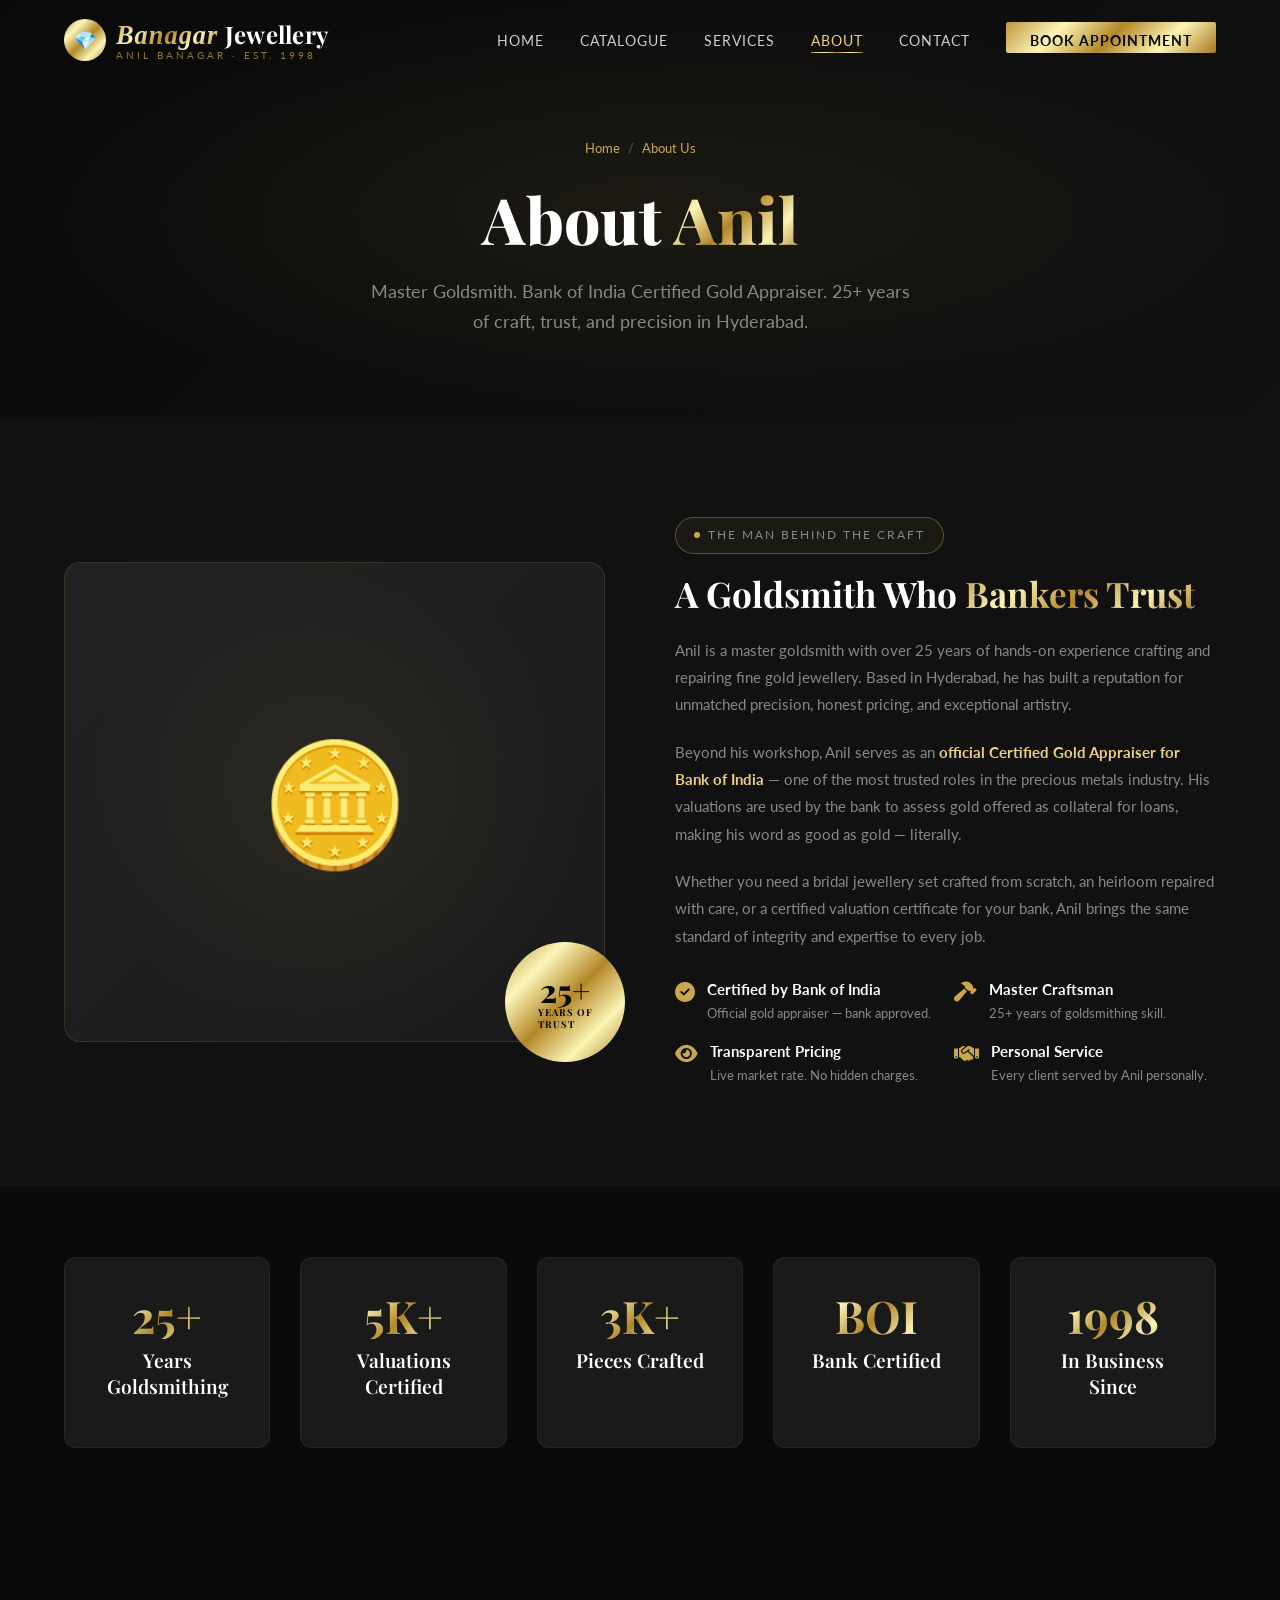
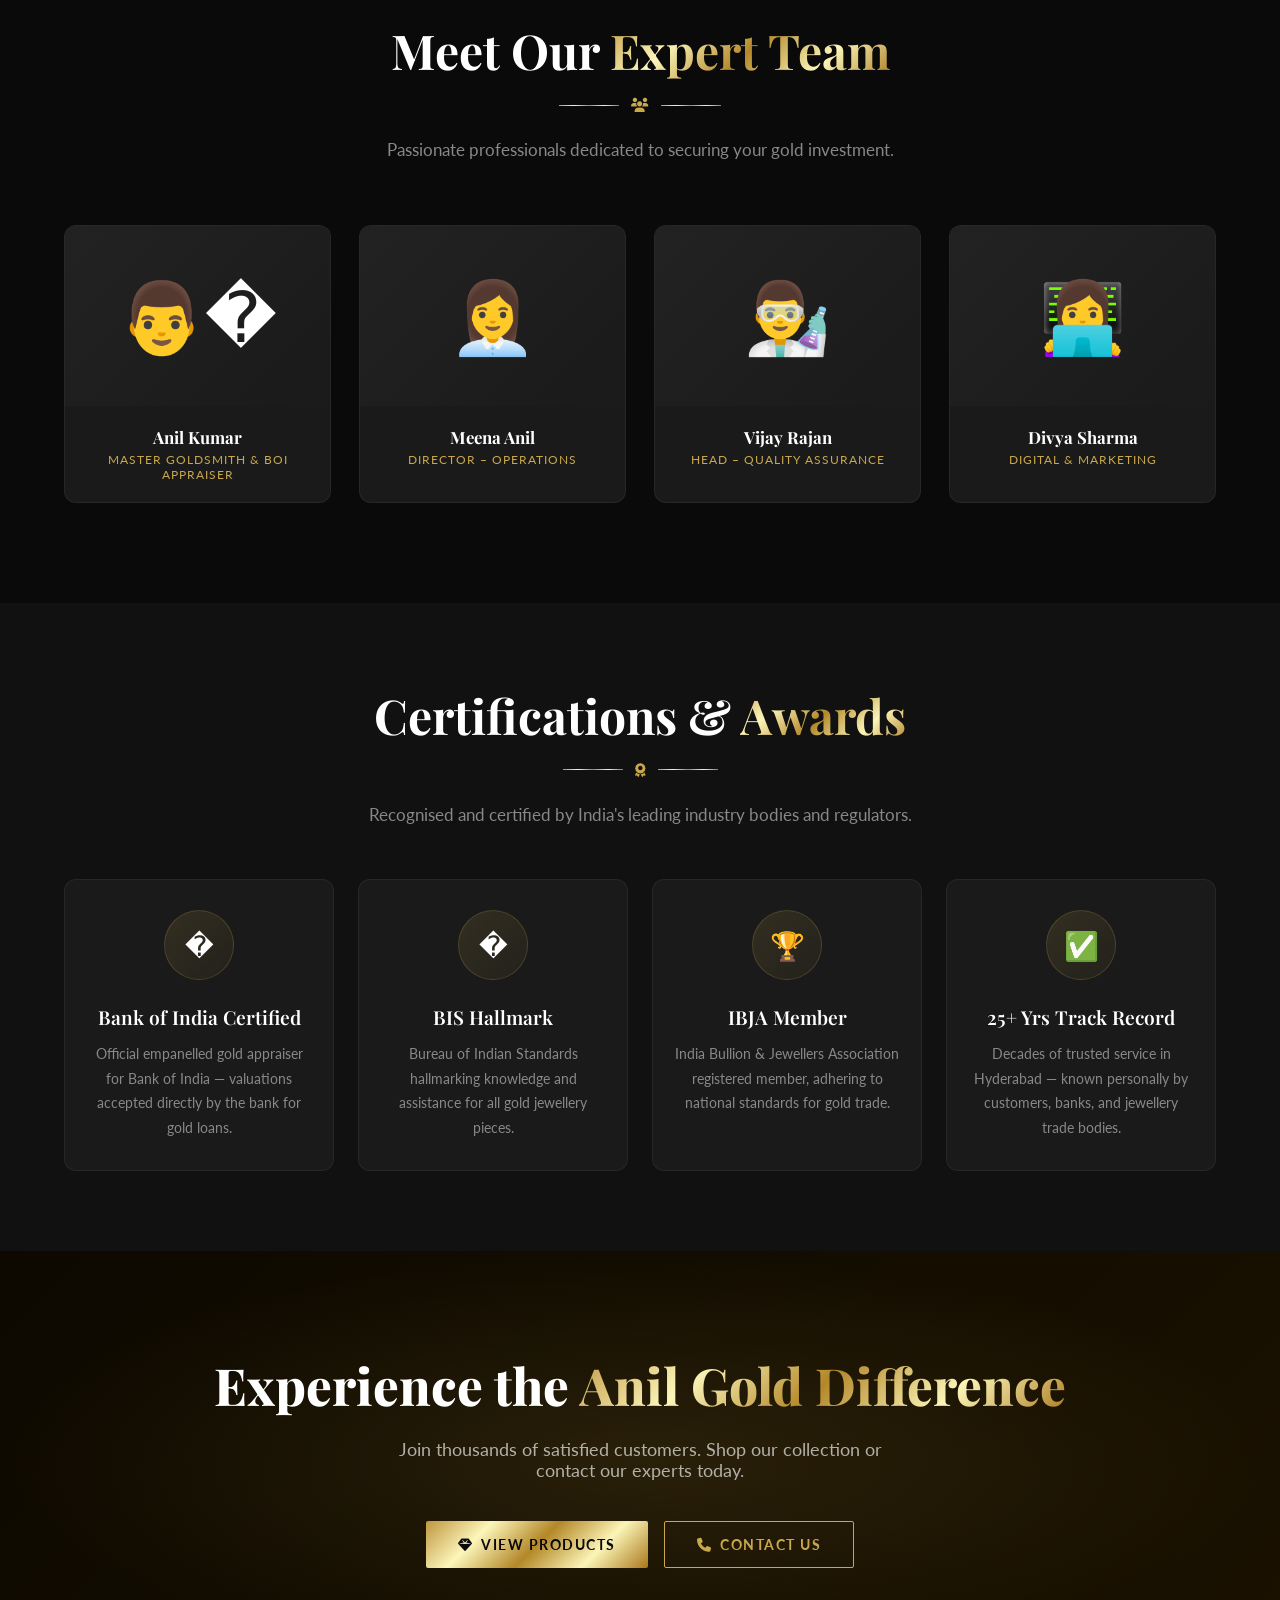
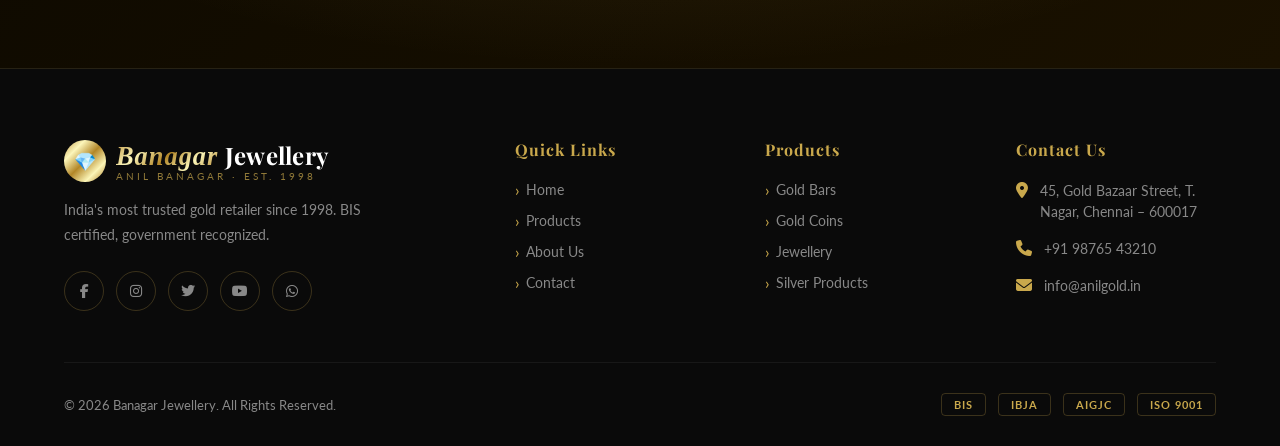
==== commit 811eae54: "Rebrand: Anil Gold → Banagar Jewellery with gold-highlighted logo" ====
--- a/about.html
+++ b/about.html
@@ -15,10 +15,10 @@
     <div class="container">
       <div class="nav-inner">
         <a href="index.html" class="nav-logo">
-          <div class="logo-icon">💰</div>
+          <div class="logo-icon">💎</div>
           <div>
-            <span class="logo-text gold-text">Anil Gold</span>
-            <span class="logo-sub">Est. 1998</span>
+            <span class="logo-text"><span class="logo-brand">Banagar</span> Jewellery</span>
+            <span class="logo-sub">Anil Banagar · Est. 1998</span>
           </div>
         </a>
         <ul class="nav-links" id="navLinks">
@@ -229,10 +229,10 @@
       <div class="footer-grid">
         <div class="footer-brand">
           <a href="index.html" class="nav-logo">
-            <div class="logo-icon">💰</div>
+            <div class="logo-icon">💎</div>
             <div>
-              <span class="logo-text gold-text">Anil Gold</span>
-              <span class="logo-sub">Est. 1998</span>
+              <span class="logo-text"><span class="logo-brand">Banagar</span> Jewellery</span>
+              <span class="logo-sub">Anil Banagar · Est. 1998</span>
             </div>
           </a>
           <p>India's most trusted gold retailer since 1998. BIS certified, government recognized.</p>
@@ -279,7 +279,7 @@
         </div>
       </div>
       <div class="footer-bottom">
-        <p>© 2026 Anil Gold. All Rights Reserved.</p>
+        <p>© 2026 Banagar Jewellery. All Rights Reserved.</p>
         <div class="footer-certifications">
           <span class="cert-badge">BIS</span>
           <span class="cert-badge">IBJA</span>
--- a/css/style.css
+++ b/css/style.css
@@ -147,6 +147,21 @@
   font-family: var(--font-heading);
   font-size: 1.5rem;
   font-weight: 700;
+  color: var(--white);
+  letter-spacing: 0.3px;
+}
+
+/* "Banagar" — highlighted brand name */
+.logo-brand {
+  font-family: var(--font-heading);
+  font-size: 1.65rem;
+  font-weight: 800;
+  font-style: italic;
+  background: var(--gold-gradient);
+  -webkit-background-clip: text;
+  -webkit-text-fill-color: transparent;
+  background-clip: text;
+  letter-spacing: 1px;
 }
 
 .logo-sub {
@@ -156,6 +171,7 @@
   text-transform: uppercase;
   display: block;
   margin-top: -2px;
+  opacity: 0.7;
 }
 
 .nav-links {
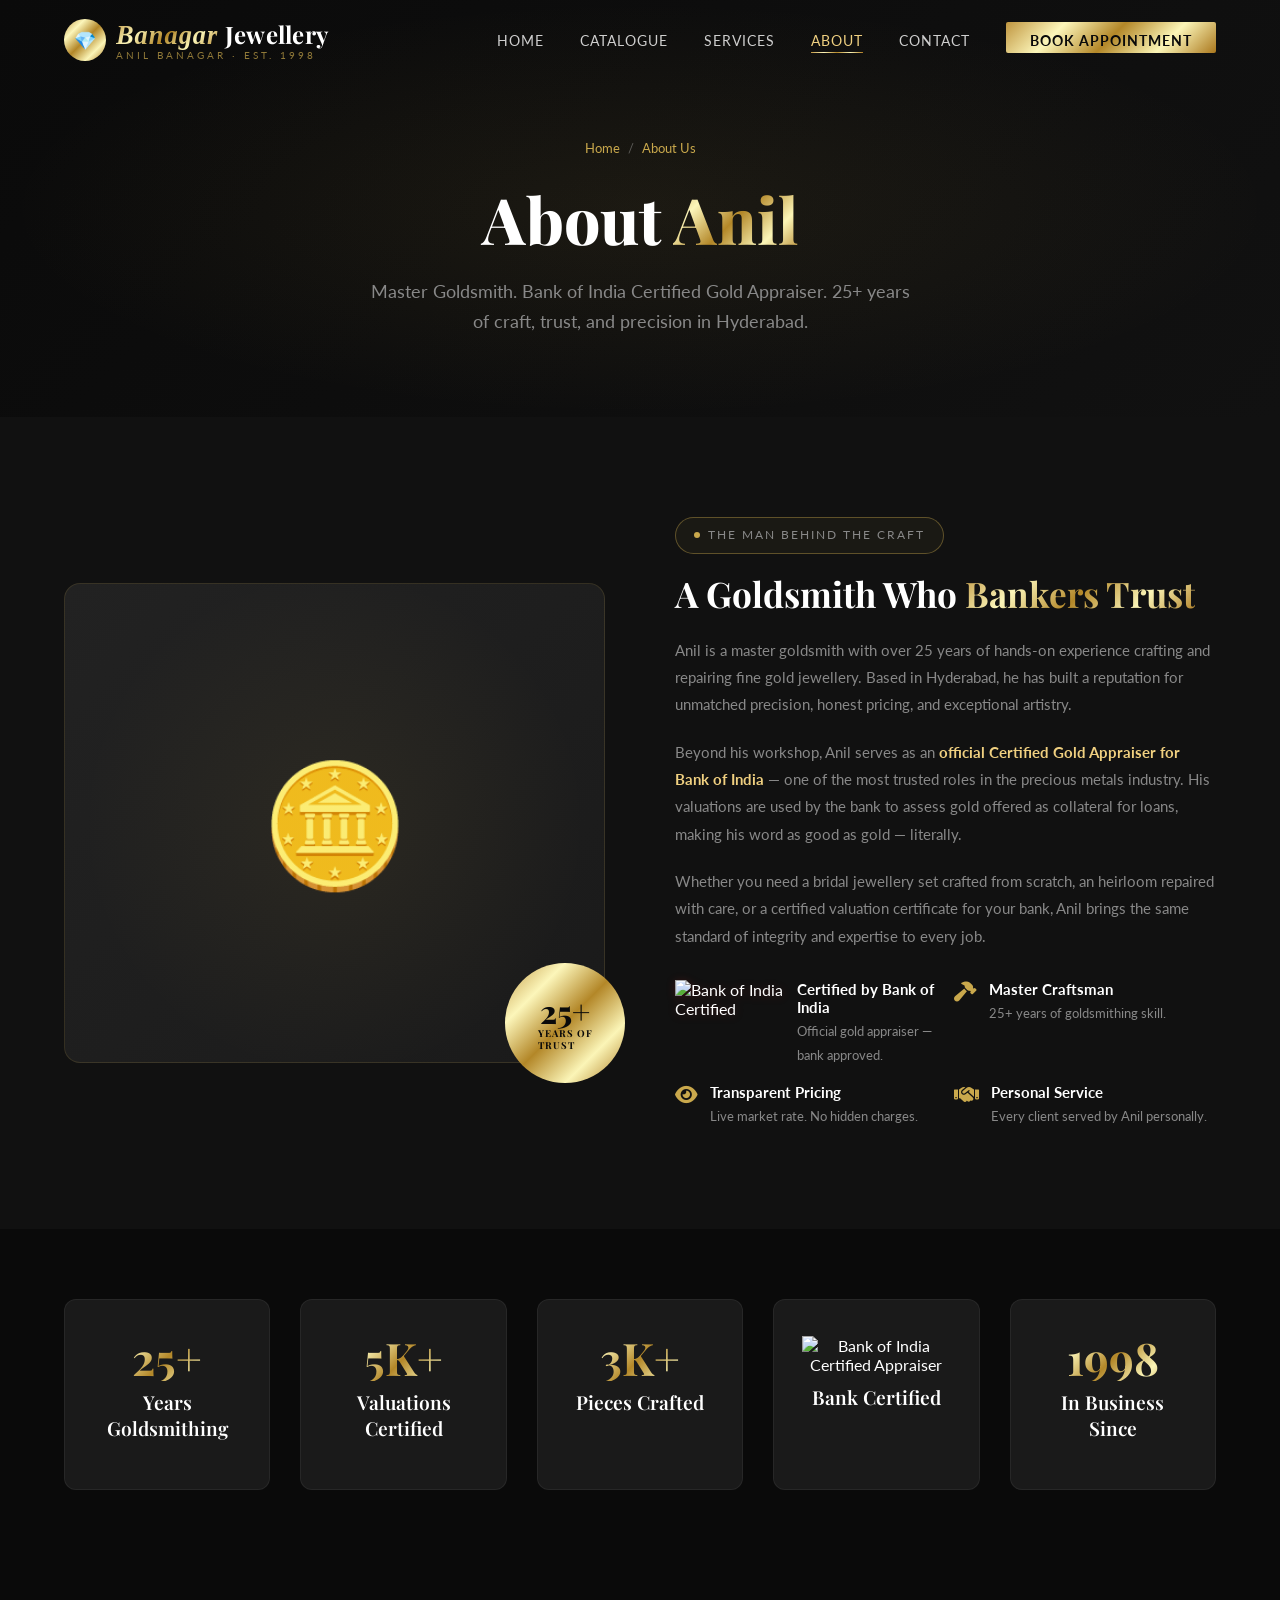
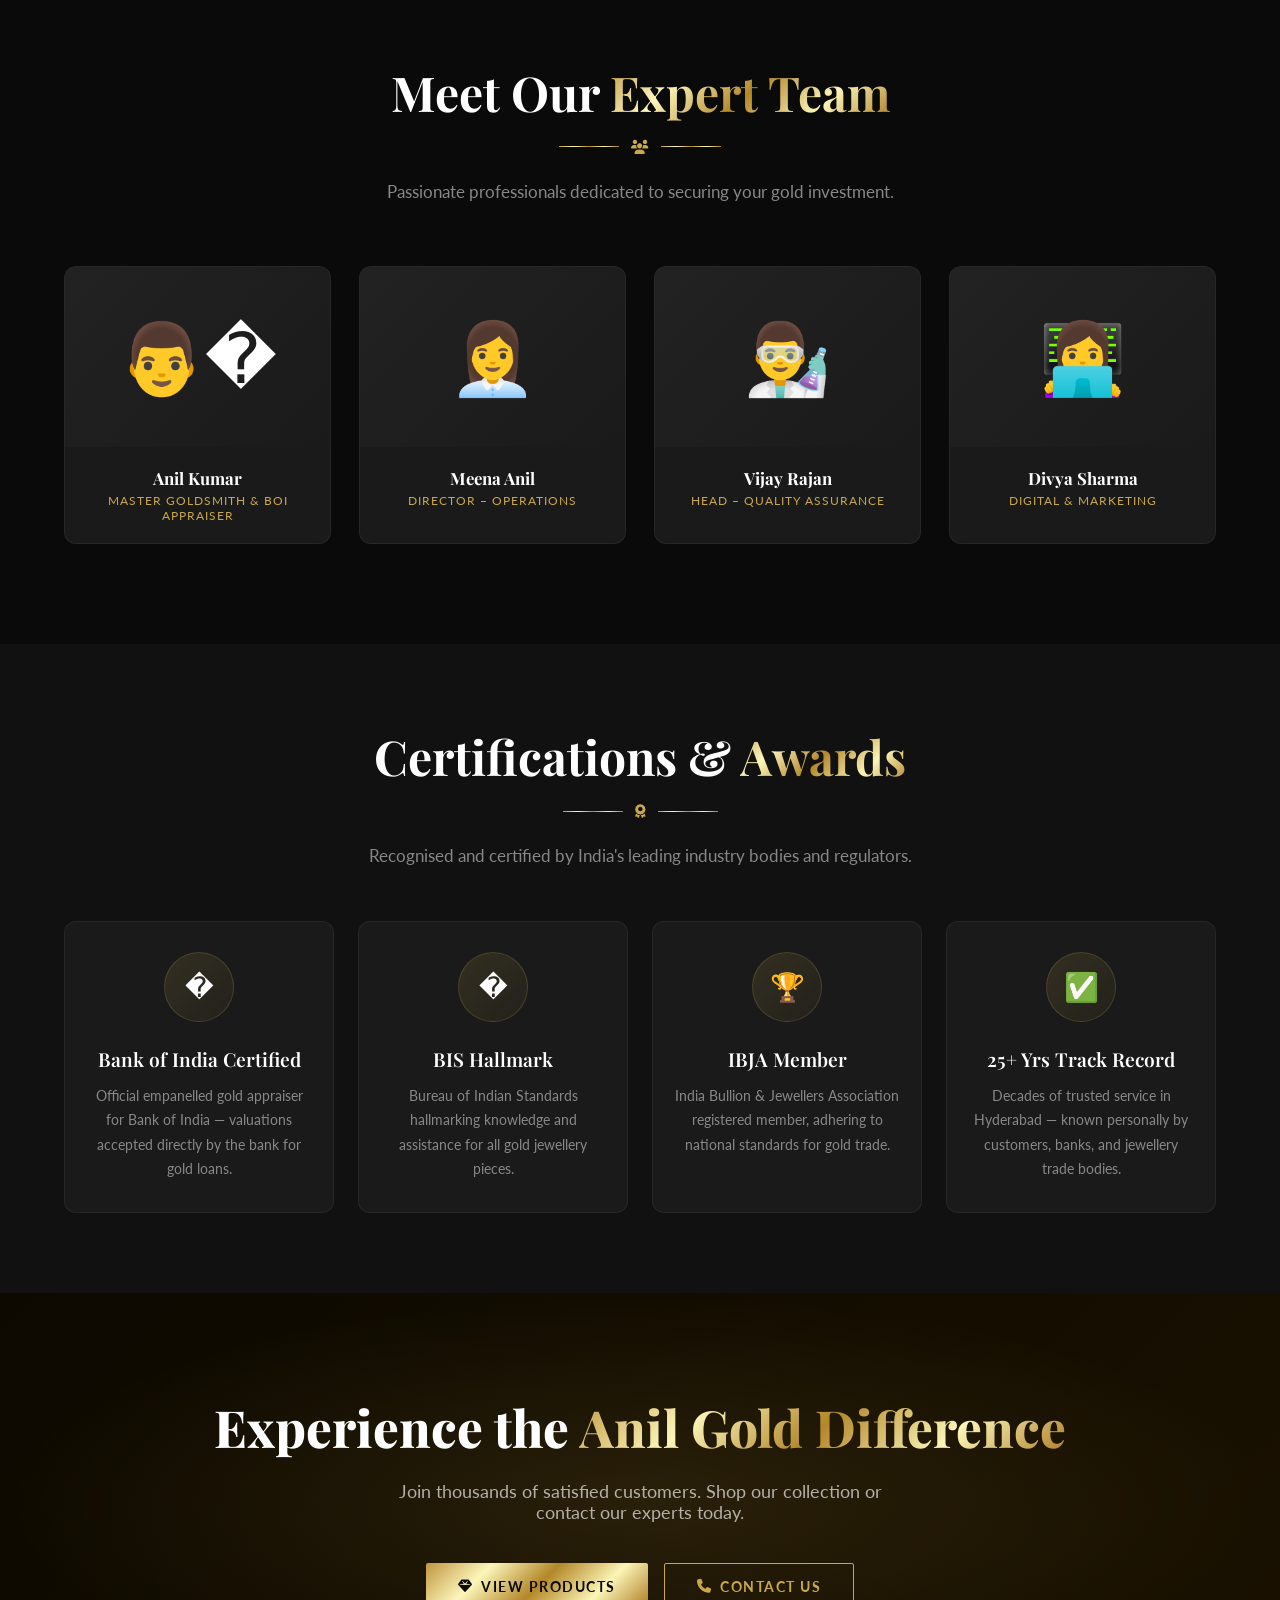
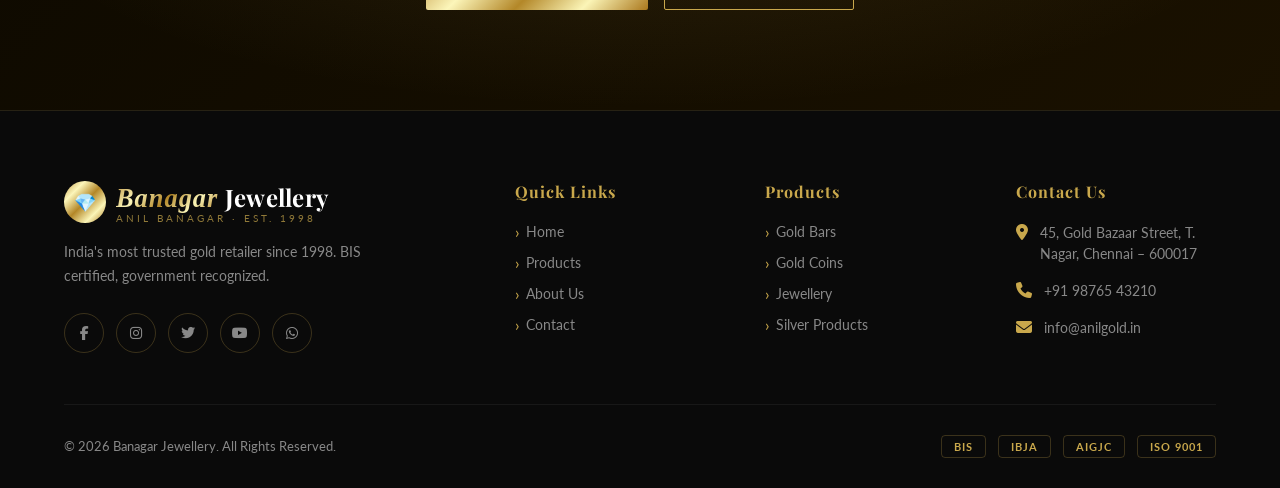
==== commit 615872f6: "feat: add proper Bank of India certified appraiser SVG badge" ====
--- a/about.html
+++ b/about.html
@@ -70,7 +70,7 @@
           <p>Whether you need a bridal jewellery set crafted from scratch, an heirloom repaired with care, or a certified valuation certificate for your bank, Anil brings the same standard of integrity and expertise to every job.</p>
           <div class="about-values">
             <div class="value-item">
-              <i class="fas fa-check-circle value-icon"></i>
+              <img src="images/boi-badge.svg" alt="Bank of India Certified" class="boi-value-badge">
               <div class="value-text">
                 <h4>Certified by Bank of India</h4>
                 <p>Official gold appraiser — bank approved.</p>
@@ -120,7 +120,7 @@
           <div class="feature-title">Pieces Crafted</div>
         </div>
         <div class="feature-card fade-in">
-          <div class="stat-number" style="font-size:2.8rem; margin-bottom:8px;">BOI</div>
+          <img src="images/boi-badge.svg" alt="Bank of India Certified Appraiser" style="width:160px; margin: 0 auto 10px; display:block;">
           <div class="feature-title">Bank Certified</div>
         </div>
         <div class="feature-card fade-in">
--- a/css/style.css
+++ b/css/style.css
@@ -362,6 +362,37 @@
   background: rgba(201, 168, 76, 0.05);
 }
 
+/* BOI Badge overrides */
+.boi-hero-badge {
+  padding: 6px 10px;
+  border-radius: 12px;
+  background: rgba(255,255,255,0.04);
+  border: 1px solid rgba(204, 27, 27, 0.35);
+}
+
+.boi-badge-img {
+  width: 200px;
+  height: auto;
+  display: block;
+  filter: drop-shadow(0 2px 8px rgba(204, 27, 27, 0.25));
+}
+
+.boi-stat-badge {
+  width: 130px;
+  height: auto;
+  display: block;
+  margin: 0 auto 4px;
+  filter: drop-shadow(0 1px 4px rgba(204,27,27,0.2));
+}
+
+.boi-value-badge {
+  width: 110px;
+  height: auto;
+  flex-shrink: 0;
+  filter: drop-shadow(0 1px 4px rgba(204,27,27,0.2));
+}
+
+
 .hero-badge::before {
   content: '';
   width: 6px;
